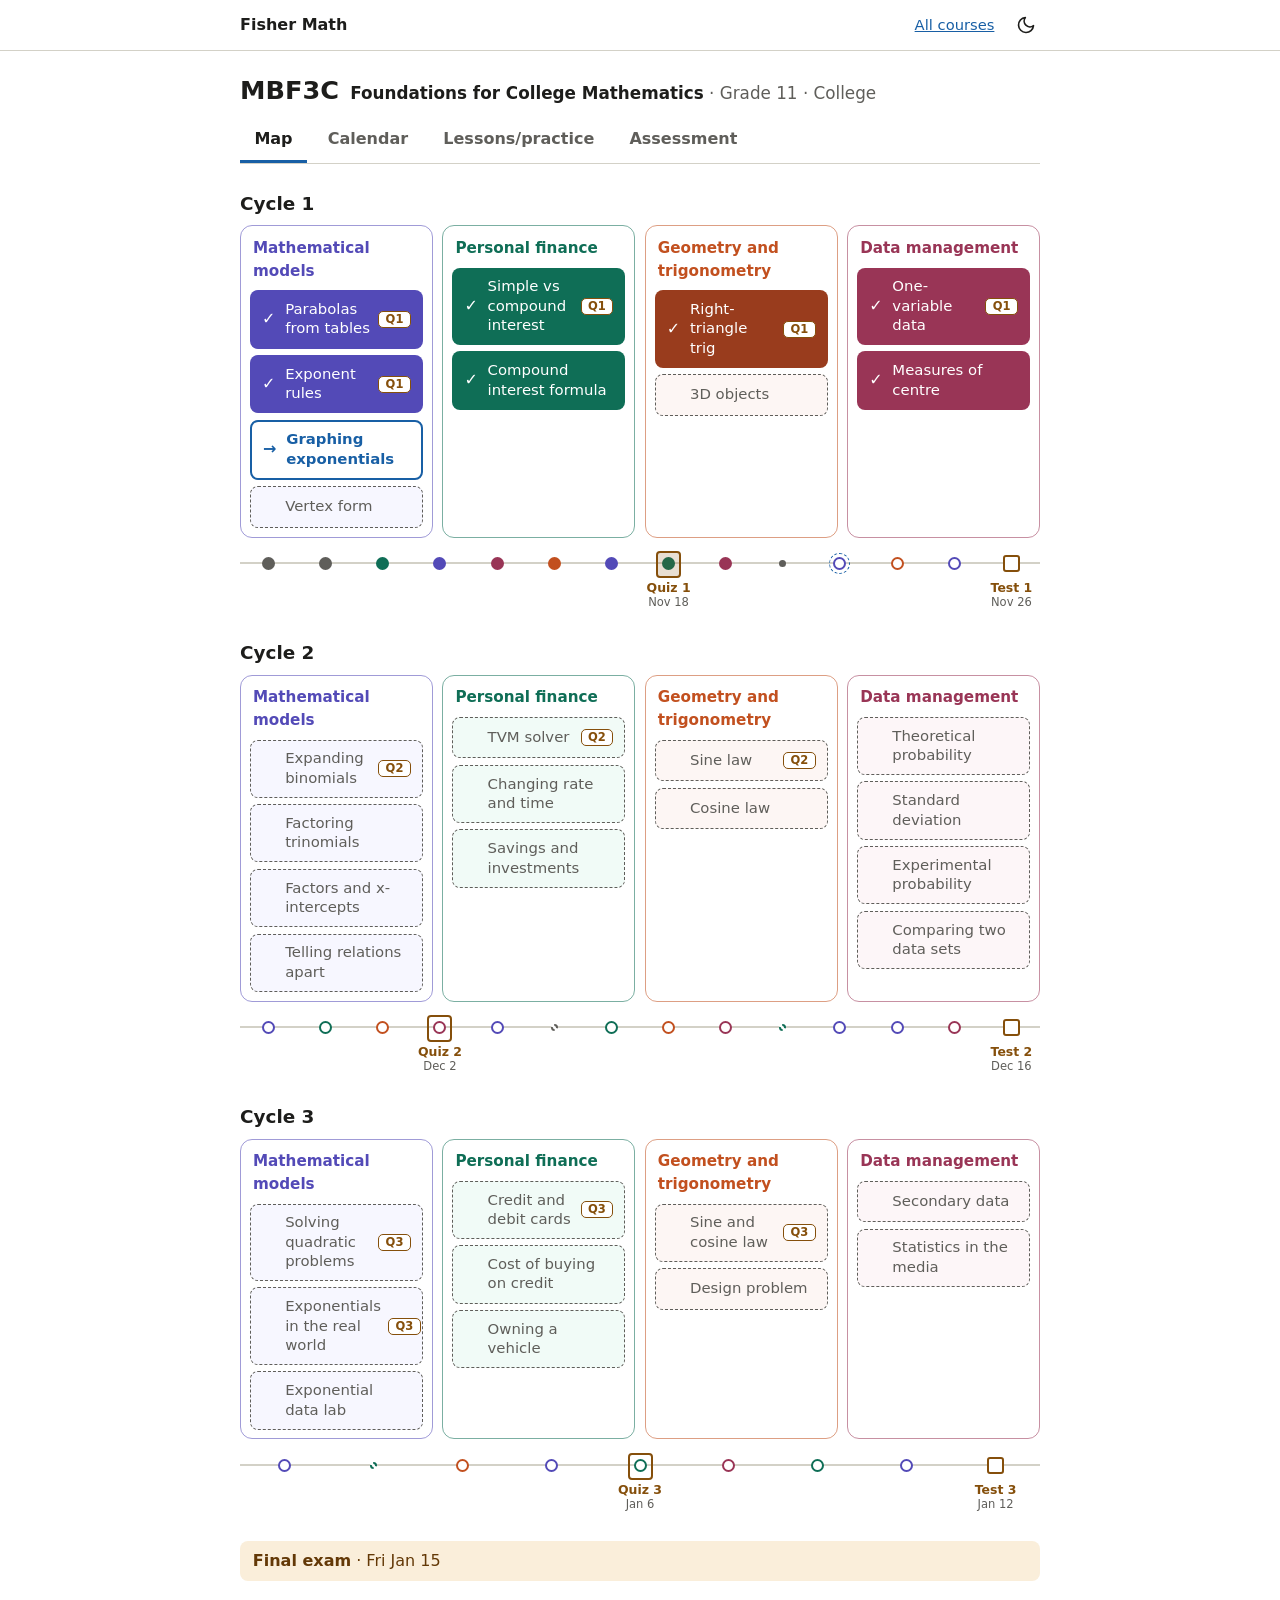
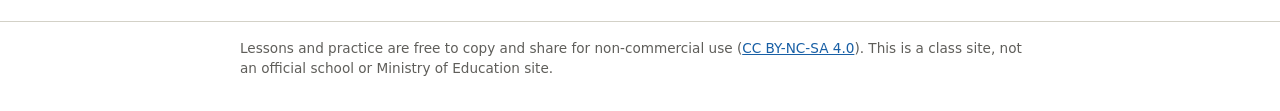
==== mbf3c/index.html @ f1d129ee "Update site" ====
<!doctype html>
<html lang="en">
<head>
  <meta charset="utf-8">
  <meta name="viewport" content="width=device-width, initial-scale=1">
  <meta name="color-scheme" content="light dark">
  <meta name="robots" content="noindex, nofollow">
  <title>MBF3C · Fisher Math</title>
  <link rel="stylesheet" href="/css/style.css">
  <script>try { var t = localStorage.getItem("theme"); if (t === "light" || t === "dark") document.documentElement.setAttribute("data-theme", t); } catch (e) {}</script>
</head>
<body>
<header class="site"><div class="wrap">
  <a class="brand" href="/">Fisher Math</a>
  <div class="hright">
    <a class="all" href="/">All courses</a>
    <button class="themebtn" id="themebtn" type="button" aria-label="Switch to dark mode" title="Switch theme">
      <svg class="moon" viewBox="0 0 24 24" aria-hidden="true"><path d="M21 12.8A9 9 0 1 1 11.2 3a7 7 0 0 0 9.8 9.8z"/></svg>
      <svg class="sun" viewBox="0 0 24 24" aria-hidden="true"><circle cx="12" cy="12" r="4"/><path d="M12 2v2M12 20v2M4.9 4.9l1.4 1.4M17.7 17.7l1.4 1.4M2 12h2M20 12h2M4.9 19.1l1.4-1.4M17.7 6.3l1.4-1.4"/></svg>
    </button>
  </div>
</div></header>
<main class="wrap">


<div class="chead">
  <div class="code">MBF3C</div>
  <div class="cname">Foundations for College Mathematics<span class="grade"> · Grade 11 · College</span></div>
</div>
<nav class="tabs" aria-label="MBF3C pages">
  <a href="/mbf3c/" aria-current="page">Map</a>
  <a href="/mbf3c/calendar/">Calendar</a>
  <a href="/mbf3c/lessons/">Lessons/practice</a>
  <a href="/mbf3c/assessment/">Assessment</a>
</nav>

<script type="application/json" id="classdays">["2026-11-09","2026-11-10","2026-11-11","2026-11-12","2026-11-13","2026-11-16","2026-11-17","2026-11-18","2026-11-19","2026-11-23","2026-11-24","2026-11-25","2026-11-26","2026-11-27","2026-11-30","2026-12-01","2026-12-02","2026-12-03","2026-12-07","2026-12-08","2026-12-09","2026-12-11","2026-12-14","2026-12-15","2026-12-16","2026-12-17","2027-01-04","2027-01-05","2027-01-06","2027-01-07","2027-01-08","2027-01-11","2027-01-12","2027-01-13","2027-01-14","2027-01-15"]</script>
<section class="cycle first" aria-labelledby="cyc1">
  <h2 id="cyc1">Cycle 1</h2>
  <div class="cols" style="--n:4">
    <div class="col s-violet">
      <h3 class="cname">Mathematical models</h3><a class="tile c-violet done" href="/pdf/mbf3c/unit-1-pass-1-meet-it/lesson-4-quadratic-relations/mbf3c-u1-l4-lesson.pdf?v=8bf62a80">
  <span class="mark" aria-hidden="true">&#10003;</span>
  <span class="tt">Parabolas from tables<span class="sr"> (taught, on Q1)</span></span><span class="bd" aria-hidden="true">Q1</span>
</a>
<a class="tile c-violet done" href="/pdf/mbf3c/unit-1-pass-1-meet-it/lesson-7-exponent-rules/mbf3c-u1-l7-lesson.pdf?v=3c0d9da8">
  <span class="mark" aria-hidden="true">&#10003;</span>
  <span class="tt">Exponent rules<span class="sr"> (taught, on Q1)</span></span><span class="bd" aria-hidden="true">Q1</span>
</a>
<div class="tile c-violet next">
  <span class="mark" aria-hidden="true">&rarr;</span>
  <span class="tt">Graphing exponentials<span class="sr"> (next class)</span></span>
</div>
<div class="tile c-violet todo">
  <span class="mark" aria-hidden="true"></span>
  <span class="tt">Vertex form<span class="sr"> (coming up)</span></span>
</div>

    </div>
    <div class="col s-teal">
      <h3 class="cname">Personal finance</h3><a class="tile c-teal done" href="/pdf/mbf3c/unit-1-pass-1-meet-it/lesson-3-simple-vs-compound-interest/mbf3c-u1-l3-lesson.pdf?v=a3dfb7d8">
  <span class="mark" aria-hidden="true">&#10003;</span>
  <span class="tt">Simple vs compound interest<span class="sr"> (taught, on Q1)</span></span><span class="bd" aria-hidden="true">Q1</span>
</a>
<a class="tile c-teal done" href="/pdf/mbf3c/unit-1-pass-1-meet-it/lesson-8-compound-interest-formula/mbf3c-u1-l8-lesson.pdf?v=48595227">
  <span class="mark" aria-hidden="true">&#10003;</span>
  <span class="tt">Compound interest formula<span class="sr"> (taught)</span></span>
</a>

    </div>
    <div class="col s-orange">
      <h3 class="cname">Geometry and trigonometry</h3><a class="tile c-orange done" href="/pdf/mbf3c/unit-1-pass-1-meet-it/lesson-6-right-triangle-trigonometry/mbf3c-u1-l6-lesson.pdf?v=00bf1b93">
  <span class="mark" aria-hidden="true">&#10003;</span>
  <span class="tt">Right-triangle trig<span class="sr"> (taught, on Q1)</span></span><span class="bd" aria-hidden="true">Q1</span>
</a>
<div class="tile c-orange todo">
  <span class="mark" aria-hidden="true"></span>
  <span class="tt">3D objects<span class="sr"> (coming up)</span></span>
</div>

    </div>
    <div class="col s-pink">
      <h3 class="cname">Data management</h3><a class="tile c-pink done" href="/pdf/mbf3c/unit-1-pass-1-meet-it/lesson-5-one-variable-data/mbf3c-u1-l5-lesson.pdf?v=560edb2c">
  <span class="mark" aria-hidden="true">&#10003;</span>
  <span class="tt">One-variable data<span class="sr"> (taught, on Q1)</span></span><span class="bd" aria-hidden="true">Q1</span>
</a>
<a class="tile c-pink done" href="/pdf/mbf3c/unit-1-pass-1-meet-it/lesson-9-measures-of-centre/mbf3c-u1-l9-lesson.pdf?v=0718a1b4">
  <span class="mark" aria-hidden="true">&#10003;</span>
  <span class="tt">Measures of centre<span class="sr"> (taught)</span></span>
</a>

    </div>
  </div>
  
<div class="tline" role="group" aria-label="Timeline of class days">
  <div class="c">
    <div class="d" role="img" aria-label="Mon Nov 9: First day: percent, rates and proportion, taught"><span class="dot dc-gray done"></span>
    </div>
  </div>
  <div class="c">
    <div class="d" role="img" aria-label="Tue Nov 10: Class day, taught"><span class="dot dc-gray done"></span>
    </div>
  </div>
  <div class="c">
    <div class="d" role="img" aria-label="Wed Nov 11: Simple and compound interest, taught"><span class="dot dc-teal done"></span>
    </div>
  </div>
  <div class="c">
    <div class="d" role="img" aria-label="Thu Nov 12: Parabolas from tables, taught"><span class="dot dc-violet done"></span>
    </div>
  </div>
  <div class="c">
    <div class="d" role="img" aria-label="Fri Nov 13: One-variable data: sampling, bias and graphs, taught"><span class="dot dc-pink done"></span>
    </div>
  </div>
  <div class="c">
    <div class="d" role="img" aria-label="Mon Nov 16: Right-triangle trigonometry, taught"><span class="dot dc-orange done"></span>
    </div>
  </div>
  <div class="c">
    <div class="d" role="img" aria-label="Tue Nov 17: Exponent rules, taught"><span class="dot dc-violet done"></span>
    </div>
  </div>
  <div class="c">
    <div class="d" role="img" aria-label="Wed Nov 18: Compound interest formula; Quiz 1; Quiz 1 review, taught"><span class="dot dc-teal done"></span><span class="qsq fill"></span>
    </div>
    <span class="mlab"><b>Quiz 1</b><span>Nov 18</span></span>
  </div>
  <div class="c">
    <div class="d" role="img" aria-label="Thu Nov 19: Mean, median, mode and range; shapes of distributions, taught"><span class="dot dc-pink done"></span>
    </div>
  </div>
  <div class="c">
    <div class="d" role="img" aria-label="Fri Nov 20: Practice for Days 1 to 9, taught"><span class="dot dc-gray done as"></span>
    </div>
  </div>
  <div class="c">
    <div class="d" role="img" aria-label="Mon Nov 23: Graphing exponential relations, next class"><span class="dot dc-violet next"></span>
    </div>
  </div>
  <div class="c">
    <div class="d" role="img" aria-label="Tue Nov 24: 3D objects: views, nets and plans"><span class="dot dc-orange todo"></span>
    </div>
  </div>
  <div class="c">
    <div class="d" role="img" aria-label="Wed Nov 25: Vertex form: a, h and k"><span class="dot dc-violet todo"></span>
    </div>
  </div>
  <div class="c">
    <div class="d" role="img" aria-label="Thu Nov 26: Theoretical probability; Test 1; Review for Test 1"><span class="tsq"></span>
    </div>
    <span class="mlab"><b>Test 1</b><span>Nov 26</span></span>
  </div>
</div>

</section>
<section class="cycle" aria-labelledby="cyc2">
  <h2 id="cyc2">Cycle 2</h2>
  <div class="cols" style="--n:4">
    <div class="col s-violet">
      <h3 class="cname">Mathematical models</h3><div class="tile c-violet todo">
  <span class="mark" aria-hidden="true"></span>
  <span class="tt">Expanding binomials<span class="sr"> (coming up, on Q2)</span></span><span class="bd" aria-hidden="true">Q2</span>
</div>
<div class="tile c-violet todo">
  <span class="mark" aria-hidden="true"></span>
  <span class="tt">Factoring trinomials<span class="sr"> (coming up)</span></span>
</div>
<div class="tile c-violet todo">
  <span class="mark" aria-hidden="true"></span>
  <span class="tt">Factors and x-intercepts<span class="sr"> (coming up)</span></span>
</div>
<div class="tile c-violet todo">
  <span class="mark" aria-hidden="true"></span>
  <span class="tt">Telling relations apart<span class="sr"> (coming up)</span></span>
</div>

    </div>
    <div class="col s-teal">
      <h3 class="cname">Personal finance</h3><div class="tile c-teal todo">
  <span class="mark" aria-hidden="true"></span>
  <span class="tt">TVM solver<span class="sr"> (coming up, on Q2)</span></span><span class="bd" aria-hidden="true">Q2</span>
</div>
<div class="tile c-teal todo">
  <span class="mark" aria-hidden="true"></span>
  <span class="tt">Changing rate and time<span class="sr"> (coming up)</span></span>
</div>
<div class="tile c-teal todo">
  <span class="mark" aria-hidden="true"></span>
  <span class="tt">Savings and investments<span class="sr"> (coming up)</span></span>
</div>

    </div>
    <div class="col s-orange">
      <h3 class="cname">Geometry and trigonometry</h3><div class="tile c-orange todo">
  <span class="mark" aria-hidden="true"></span>
  <span class="tt">Sine law<span class="sr"> (coming up, on Q2)</span></span><span class="bd" aria-hidden="true">Q2</span>
</div>
<div class="tile c-orange todo">
  <span class="mark" aria-hidden="true"></span>
  <span class="tt">Cosine law<span class="sr"> (coming up)</span></span>
</div>

    </div>
    <div class="col s-pink">
      <h3 class="cname">Data management</h3><div class="tile c-pink todo">
  <span class="mark" aria-hidden="true"></span>
  <span class="tt">Theoretical probability<span class="sr"> (coming up)</span></span>
</div>
<div class="tile c-pink todo">
  <span class="mark" aria-hidden="true"></span>
  <span class="tt">Standard deviation<span class="sr"> (coming up)</span></span>
</div>
<div class="tile c-pink todo">
  <span class="mark" aria-hidden="true"></span>
  <span class="tt">Experimental probability<span class="sr"> (coming up)</span></span>
</div>
<div class="tile c-pink todo">
  <span class="mark" aria-hidden="true"></span>
  <span class="tt">Comparing two data sets<span class="sr"> (coming up)</span></span>
</div>

    </div>
  </div>
  
<div class="tline" role="group" aria-label="Timeline of class days">
  <div class="c">
    <div class="d" role="img" aria-label="Fri Nov 27: Expanding binomials; vertex form to standard form"><span class="dot dc-violet todo"></span>
    </div>
  </div>
  <div class="c">
    <div class="d" role="img" aria-label="Mon Nov 30: Compound interest as exponential growth; the TVM solver"><span class="dot dc-teal todo"></span>
    </div>
  </div>
  <div class="c">
    <div class="d" role="img" aria-label="Tue Dec 1: Sine law"><span class="dot dc-orange todo"></span>
    </div>
  </div>
  <div class="c">
    <div class="d" role="img" aria-label="Wed Dec 2: Standard deviation; choosing a measure; Quiz 2"><span class="dot dc-pink todo"></span><span class="qsq"></span>
    </div>
    <span class="mlab"><b>Quiz 2</b><span>Dec 2</span></span>
  </div>
  <div class="c">
    <div class="d" role="img" aria-label="Thu Dec 3: Factoring trinomials"><span class="dot dc-violet todo"></span>
    </div>
  </div>
  <div class="c">
    <div class="d" role="img" aria-label="Fri Dec 4: Practice for Days 11 to 19"><span class="dot dc-gray todo as"></span>
    </div>
  </div>
  <div class="c">
    <div class="d" role="img" aria-label="Mon Dec 7: Changing time, rate and compounding period"><span class="dot dc-teal todo"></span>
    </div>
  </div>
  <div class="c">
    <div class="d" role="img" aria-label="Tue Dec 8: Cosine law; choosing between the two laws"><span class="dot dc-orange todo"></span>
    </div>
  </div>
  <div class="c">
    <div class="d" role="img" aria-label="Wed Dec 9: Experimental probability and simulations"><span class="dot dc-pink todo"></span>
    </div>
  </div>
  <div class="c">
    <div class="d" role="img" aria-label="Thu Dec 10: Savings and investments (research task)"><span class="dot dc-teal todo as"></span>
    </div>
  </div>
  <div class="c">
    <div class="d" role="img" aria-label="Fri Dec 11: Factors and x-intercepts of a parabola"><span class="dot dc-violet todo"></span>
    </div>
  </div>
  <div class="c">
    <div class="d" role="img" aria-label="Mon Dec 14: Telling linear, quadratic and exponential apart"><span class="dot dc-violet todo"></span>
    </div>
  </div>
  <div class="c">
    <div class="d" role="img" aria-label="Tue Dec 15: Comparing two data sets"><span class="dot dc-pink todo"></span>
    </div>
  </div>
  <div class="c">
    <div class="d" role="img" aria-label="Wed Dec 16: Collecting and organizing secondary data; Test 2; Review for Test 2"><span class="tsq"></span>
    </div>
    <span class="mlab"><b>Test 2</b><span>Dec 16</span></span>
  </div>
</div>

</section>
<section class="cycle" aria-labelledby="cyc3">
  <h2 id="cyc3">Cycle 3</h2>
  <div class="cols" style="--n:4">
    <div class="col s-violet">
      <h3 class="cname">Mathematical models</h3><div class="tile c-violet todo">
  <span class="mark" aria-hidden="true"></span>
  <span class="tt">Solving quadratic problems<span class="sr"> (coming up, on Q3)</span></span><span class="bd" aria-hidden="true">Q3</span>
</div>
<div class="tile c-violet todo">
  <span class="mark" aria-hidden="true"></span>
  <span class="tt">Exponentials in the real world<span class="sr"> (coming up, on Q3)</span></span><span class="bd" aria-hidden="true">Q3</span>
</div>
<div class="tile c-violet todo">
  <span class="mark" aria-hidden="true"></span>
  <span class="tt">Exponential data lab<span class="sr"> (coming up)</span></span>
</div>

    </div>
    <div class="col s-teal">
      <h3 class="cname">Personal finance</h3><div class="tile c-teal todo">
  <span class="mark" aria-hidden="true"></span>
  <span class="tt">Credit and debit cards<span class="sr"> (coming up, on Q3)</span></span><span class="bd" aria-hidden="true">Q3</span>
</div>
<div class="tile c-teal todo">
  <span class="mark" aria-hidden="true"></span>
  <span class="tt">Cost of buying on credit<span class="sr"> (coming up)</span></span>
</div>
<div class="tile c-teal todo">
  <span class="mark" aria-hidden="true"></span>
  <span class="tt">Owning a vehicle<span class="sr"> (coming up)</span></span>
</div>

    </div>
    <div class="col s-orange">
      <h3 class="cname">Geometry and trigonometry</h3><div class="tile c-orange todo">
  <span class="mark" aria-hidden="true"></span>
  <span class="tt">Sine and cosine law<span class="sr"> (coming up, on Q3)</span></span><span class="bd" aria-hidden="true">Q3</span>
</div>
<div class="tile c-orange todo">
  <span class="mark" aria-hidden="true"></span>
  <span class="tt">Design problem<span class="sr"> (coming up)</span></span>
</div>

    </div>
    <div class="col s-pink">
      <h3 class="cname">Data management</h3><div class="tile c-pink todo">
  <span class="mark" aria-hidden="true"></span>
  <span class="tt">Secondary data<span class="sr"> (coming up)</span></span>
</div>
<div class="tile c-pink todo">
  <span class="mark" aria-hidden="true"></span>
  <span class="tt">Statistics in the media<span class="sr"> (coming up)</span></span>
</div>

    </div>
  </div>
  
<div class="tline" role="group" aria-label="Timeline of class days">
  <div class="c">
    <div class="d" role="img" aria-label="Thu Dec 17: Solving quadratic problems"><span class="dot dc-violet todo"></span>
    </div>
  </div>
  <div class="c">
    <div class="d" role="img" aria-label="Fri Dec 18: Credit and debit cards (research task)"><span class="dot dc-teal todo as"></span>
    </div>
  </div>
  <div class="c">
    <div class="d" role="img" aria-label="Mon Jan 4: Sine and cosine law applications"><span class="dot dc-orange todo"></span>
    </div>
  </div>
  <div class="c">
    <div class="d" role="img" aria-label="Tue Jan 5: Exponential relations in the real world"><span class="dot dc-violet todo"></span>
    </div>
  </div>
  <div class="c">
    <div class="d" role="img" aria-label="Wed Jan 6: Cost of buying on credit; Quiz 3"><span class="dot dc-teal todo"></span><span class="qsq"></span>
    </div>
    <span class="mlab"><b>Quiz 3</b><span>Jan 6</span></span>
  </div>
  <div class="c">
    <div class="d" role="img" aria-label="Thu Jan 7: Probability and statistics in the media"><span class="dot dc-pink todo"></span>
    </div>
  </div>
  <div class="c">
    <div class="d" role="img" aria-label="Fri Jan 8: Owning and operating a vehicle"><span class="dot dc-teal todo"></span>
    </div>
  </div>
  <div class="c">
    <div class="d" role="img" aria-label="Mon Jan 11: Exponential data lab"><span class="dot dc-violet todo"></span>
    </div>
  </div>
  <div class="c">
    <div class="d" role="img" aria-label="Tue Jan 12: Test 3; Review for Test 3"><span class="tsq"></span>
    </div>
    <span class="mlab"><b>Test 3</b><span>Jan 12</span></span>
  </div>
</div>

</section>
<div class="bar exam"><span><b>Final exam</b> · Fri Jan 15</span></div>

</main>
<footer class="site"><div class="wrap">
  Lessons and practice are free to copy and share for non-commercial use
  (<a href="https://creativecommons.org/licenses/by-nc-sa/4.0/">CC BY-NC-SA 4.0</a>).
  This is a class site, not an official school or Ministry of Education site.
</div></footer>
<script src="/js/when.js"></script>
<script src="/js/theme.js"></script>
</body>
</html>
---- css/style.css ----
/* Student site. Clean look: white, one soft colour per strand, blue for "next", amber for quizzes and tests. */
:root {
  --ink: #1d1d1b; --mute: #5f5e5a; --line: #d3d1c7; --bg: #fff; --soft: #f7f6f2; --accent: #185fa5;
  --violet-bg: #eeedfe; --violet-ink: #3c3489; --orange-bg: #faece7; --orange-ink: #712b13;
  --teal-bg: #e1f5ee; --teal-ink: #085041; --gray-bg: #f1efe8; --gray-ink: #444441;
  --violet-strong: #534ab7; --orange-strong: #993c1d; --teal-strong: #0f6e56; --gray-strong: #5f5e5a;
  --violet-t: #534ab7; --orange-t: #c2501f; --teal-t: #0f6e56; --gray-t: #5f5e5a;
  --pink-bg: #fbeaf0; --pink-ink: #72243e; --pink-strong: #993556; --pink-t: #993556;
  --amber-bg: #faeeda; --amber-ink: #633806; --amber-line: #ba7517; --test-bg: #854f0b; --test-ink: #fff;
}
/* Theme: follows the device unless the student picks one with the button (saved in this browser; data-theme on <html>). */
@media (prefers-color-scheme: dark) {
  :root:not([data-theme="light"]) {
    --ink: #ecebe6; --mute: #b4b2a9; --line: #444441; --bg: #161615; --soft: #20201e; --accent: #85b7eb;
    --violet-bg: #3c3489; --violet-ink: #cecbf6; --orange-bg: #712b13; --orange-ink: #f5c4b3;
    --teal-bg: #085041; --teal-ink: #9fe1cb; --gray-bg: #444441; --gray-ink: #d3d1c7;
    --amber-bg: #633806; --amber-ink: #fac775; --amber-line: #ef9f27; --test-bg: #ef9f27; --test-ink: #412402;
    --violet-t: #afa9ec; --orange-t: #f0997b; --teal-t: #5dcaa5; --gray-t: #b4b2a9;
    --pink-bg: #72243e; --pink-ink: #f4c0d1; --pink-t: #ed93b1;
    color-scheme: dark;
  }
}
:root[data-theme="dark"] {
    --ink: #ecebe6; --mute: #b4b2a9; --line: #444441; --bg: #161615; --soft: #20201e; --accent: #85b7eb;
    --violet-bg: #3c3489; --violet-ink: #cecbf6; --orange-bg: #712b13; --orange-ink: #f5c4b3;
    --teal-bg: #085041; --teal-ink: #9fe1cb; --gray-bg: #444441; --gray-ink: #d3d1c7;
    --amber-bg: #633806; --amber-ink: #fac775; --amber-line: #ef9f27; --test-bg: #ef9f27; --test-ink: #412402;
    --violet-t: #afa9ec; --orange-t: #f0997b; --teal-t: #5dcaa5; --gray-t: #b4b2a9;
    --pink-bg: #72243e; --pink-ink: #f4c0d1; --pink-t: #ed93b1;
    color-scheme: dark;
}
:root[data-theme="light"] { color-scheme: light; }
* { box-sizing: border-box; }
body { margin: 0; background: var(--bg); color: var(--ink); font: 16px/1.5 system-ui, -apple-system, "Segoe UI", Arial, sans-serif; }
.wrap { max-width: 52rem; margin: 0 auto; padding: 0 1rem; }
a { color: var(--accent); }
h1 { font-size: 1.6rem; line-height: 1.2; margin: 1.4rem 0 .6rem; }
h2 { font-size: 1.15rem; margin: 1.6rem 0 .3rem; }
h3 { font-size: .95rem; margin: 0; }
.sr { position: absolute; width: 1px; height: 1px; overflow: hidden; clip: rect(0 0 0 0); white-space: nowrap; }
.blurb, .soon, .later { color: var(--mute); font-size: .92rem; margin: .1rem 0 .7rem; }

header.site { border-bottom: 1px solid var(--line); }
header.site .wrap { display: flex; justify-content: space-between; align-items: center; padding-top: .7rem; padding-bottom: .7rem; }
.brand { font-weight: 700; color: var(--ink); text-decoration: none; }
.all { font-size: .92rem; }
.hright { display: flex; align-items: center; gap: .6rem; }
.themebtn { display: inline-flex; align-items: center; justify-content: center; width: 2.75rem; height: 2.75rem; margin: -.5rem -.5rem -.5rem 0; border: 0; border-radius: 50%; background: transparent; color: var(--ink); cursor: pointer; }
.themebtn:hover { background: var(--soft); }
.themebtn:focus-visible { outline: 2px solid var(--accent); outline-offset: -2px; }
.themebtn svg { width: 1.25rem; height: 1.25rem; fill: none; stroke: currentColor; stroke-width: 2; stroke-linecap: round; stroke-linejoin: round; }
.themebtn .sun { display: none; }
@media (prefers-color-scheme: dark) { :root:not([data-theme="light"]) .themebtn .sun { display: block; } :root:not([data-theme="light"]) .themebtn .moon { display: none; } }
:root[data-theme="dark"] .themebtn .sun { display: block; }
:root[data-theme="dark"] .themebtn .moon { display: none; }
footer.site { border-top: 1px solid var(--line); margin-top: 2.5rem; padding: 1rem 0 2rem; color: var(--mute); font-size: .85rem; }

/* course picker */
.picker { display: grid; grid-template-columns: repeat(auto-fit, minmax(15rem, 1fr)); gap: .8rem; margin: 1rem 0; }
.card { display: flex; flex-direction: column; gap: .15rem; padding: 1rem 1.1rem; border: 1px solid var(--line); border-radius: 12px; background: var(--soft); color: var(--ink); text-decoration: none; min-height: 9rem; }
.card:hover, .card:focus-visible { border-color: var(--accent); }
.card .code { font-size: 1.3rem; font-weight: 700; }
.card .cname { font-weight: 600; }
.card .grade { color: var(--mute); font-size: .9rem; }
.card .stat { margin-top: auto; padding-top: .6rem; font-size: .9rem; }
.card .next { color: var(--accent); font-size: .88rem; }

/* course heading and tabs */
.chead { display: flex; flex-wrap: wrap; align-items: baseline; gap: .1rem .7rem; margin: 1.2rem 0 .6rem; }
.chead .code { font-size: 1.6rem; font-weight: 700; }
.chead .cname { font-size: 1.05rem; font-weight: 600; }
.chead .grade { color: var(--mute); font-weight: 400; }
.tabs { display: flex; gap: .4rem; border-bottom: 1px solid var(--line); margin-bottom: 1rem; }
.tabs a { padding: .55rem .9rem; text-decoration: none; color: var(--mute); border-bottom: 3px solid transparent; font-weight: 600; min-height: 44px; }
.tabs a[aria-current] { color: var(--ink); border-bottom-color: var(--accent); }
@media (max-width: 30rem) { .tabs { gap: 0; } .tabs a { padding: .55rem .5rem; font-size: .9rem; } }

/* strip and key */
.strip { display: grid; grid-template-columns: repeat(auto-fit, minmax(14rem, 1fr)); gap: .6rem; margin: 0 0 .8rem; }
.strip .m { background: var(--soft); border-radius: 8px; padding: .6rem .8rem; display: flex; flex-direction: column; }
.strip .k { color: var(--mute); font-size: .8rem; }
.strip .m span:last-child { font-size: .9rem; }
.key { list-style: none; display: flex; flex-wrap: wrap; gap: .3rem 1.2rem; padding: 0; margin: 0 0 .8rem; color: var(--mute); font-size: .85rem; }
.sw { display: inline-block; width: 1.3rem; height: 1.3rem; border-radius: 5px; text-align: center; line-height: 1.2rem; vertical-align: middle; margin-right: .2rem; }
.sw.done { background: var(--gray-bg); color: var(--gray-ink); }
.sw.next { border: 2px solid var(--accent); color: var(--accent); }
.sw.todo { border: 1px dashed var(--mute); }

/* strand colours */
.c-violet { background: var(--violet-bg); color: var(--violet-ink); }
.c-orange { background: var(--orange-bg); color: var(--orange-ink); }
.c-teal { background: var(--teal-bg); color: var(--teal-ink); }
.c-gray { background: var(--gray-bg); color: var(--gray-ink); }
.c-pink { background: var(--pink-bg); color: var(--pink-ink); }

/* map */
.cols { display: grid; grid-template-columns: repeat(var(--n, 3), minmax(0, 1fr)); gap: .6rem; }
.hd { font-weight: 600; padding: .45rem .6rem; border-radius: 8px; text-align: center; font-size: .95rem; }
.col { padding: .55rem; border: 1.5px solid var(--bx); border-radius: 12px; gap: .4rem; }
.col.s-violet { --bx: color-mix(in srgb, var(--violet-t) 55%, transparent); --tc: var(--violet-t); }
.col.s-orange { --bx: color-mix(in srgb, var(--orange-t) 55%, transparent); --tc: var(--orange-t); }
.col.s-teal { --bx: color-mix(in srgb, var(--teal-t) 55%, transparent); --tc: var(--teal-t); }
.col.s-gray { --bx: var(--line); --tc: var(--gray-t); }
.col.s-pink { --bx: color-mix(in srgb, var(--pink-t) 55%, transparent); --tc: var(--pink-t); }
.col .cname { font-size: .95rem; font-weight: 700; color: var(--tc); margin: .1rem .2rem .1rem; }
.cycle h2 { margin: 1.6rem 0 .5rem; }
.cycle h2 .depth { font-size: .9rem; font-weight: 400; color: var(--mute); margin-left: .4rem; }
.col { display: flex; flex-direction: column; }
.span { display: grid; grid-template-columns: repeat(auto-fit, minmax(13rem, 1fr)); gap: .4rem; margin-bottom: .6rem; }
.rowname { color: var(--mute); font-weight: 600; margin: .6rem 0 .3rem; }
.tile { display: flex; align-items: center; gap: .45rem; padding: .55rem .7rem; min-height: 2.6rem; border-radius: 8px; border: 1px dashed var(--mute); color: var(--mute); line-height: 1.3; text-decoration: none; }
a.tile:hover .tt, a.tile:focus-visible .tt { text-decoration: underline; }
.tile .mark { width: 1rem; flex: none; font-weight: 700; }
.tile .tt { flex: 1; }
.bd { font-size: .72rem; font-weight: 700; padding: 0 .4rem; border-radius: 5px; border: 1.5px solid var(--test-bg); color: var(--test-bg); background: var(--bg); white-space: nowrap; line-height: 1.3; }
.tile .tt { font-size: .93rem; }
.tile .td { font-size: .78rem; opacity: .85; }
.tile.c-violet { background: color-mix(in srgb, var(--violet-bg) 45%, transparent); color: var(--mute); }
.tile.c-orange { background: color-mix(in srgb, var(--orange-bg) 45%, transparent); color: var(--mute); }
.tile.c-teal { background: color-mix(in srgb, var(--teal-bg) 45%, transparent); color: var(--mute); }
.tile.c-gray { background: color-mix(in srgb, var(--gray-bg) 45%, transparent); color: var(--mute); }
.tile.c-pink { background: color-mix(in srgb, var(--pink-bg) 45%, transparent); color: var(--mute); }
.tile.done.c-violet { background: var(--violet-strong); color: #fff; border: 1px solid transparent; }
.tile.done.c-orange { background: var(--orange-strong); color: #fff; border: 1px solid transparent; }
.tile.done.c-teal { background: var(--teal-strong); color: #fff; border: 1px solid transparent; }
.tile.done.c-gray { background: var(--gray-strong); color: #fff; border: 1px solid transparent; }
.tile.done.c-pink { background: var(--pink-strong); color: #fff; border: 1px solid transparent; }
.tile.next { border: 2px solid var(--accent); color: var(--accent); background: transparent; font-weight: 600; }
.tl { display: flex; flex-wrap: wrap; gap: .3rem .5rem; margin-top: .3rem; }
.tl a { font-size: .82rem; font-weight: 600; display: inline-block; padding: .3rem .1rem; min-height: 32px; color: inherit; text-decoration: underline; }
.tl small { font-weight: 400; opacity: .8; }
.bar { display: flex; justify-content: space-between; flex-wrap: wrap; gap: .2rem .8rem; margin-top: .6rem; padding: .5rem .8rem; border-radius: 8px; background: var(--amber-bg); color: var(--amber-ink); }
.assess { display: flex; flex-wrap: wrap; gap: .5rem; margin-top: .7rem; }
.ac { padding: .4rem .8rem; border-radius: 8px; font-size: .95rem; border: 2px solid var(--test-bg); color: var(--amber-ink); }
.ac b { margin-right: .3rem; }
.ac.test { background: var(--test-bg); color: var(--test-ink); }
.bar.exam { margin-top: 1.6rem; }

@media (max-width: 43rem) {
  .cols { grid-template-columns: 1fr; gap: .9rem; }
  .cols .hd { display: block; }
}

/* calendar */
.week h2 { font-size: .95rem; color: var(--mute); margin: 1.3rem 0 .3rem; }
.gap { margin: 1rem 0 0; padding: .5rem .8rem; border-radius: 8px; background: var(--gray-bg); color: var(--gray-ink); text-align: center; font-weight: 600; }
.day { display: grid; grid-template-columns: 6.5rem 1fr; gap: .6rem; padding: .55rem .5rem; border-bottom: 1px solid var(--line); border-left: 3px solid transparent; }
.day .dn { display: flex; flex-direction: column; line-height: 1.25; }
.day .dn span { color: var(--mute); font-size: .85rem; }
.day.done { color: var(--mute); }
.day.next { border-left-color: var(--accent); background: var(--soft); }
.day.assess { background: var(--amber-bg); color: var(--amber-ink); }
.day.assess .dn span { color: inherit; }
.day.assess .pill { background: var(--bg); }
.day.async .di .tt { color: var(--mute); }
.it { margin-bottom: .2rem; }
.it .tt { font-weight: 600; }
.it.review .tt, .it.practice .tt { font-weight: 400; }
.chip { display: inline-block; font-size: .75rem; padding: .05rem .5rem; border-radius: 6px; margin-right: .3rem; }
.pill { display: inline-block; font-size: .85rem; font-weight: 600; padding: .1rem .6rem; border-radius: 6px; background: var(--amber-bg); color: var(--amber-ink); }
.pill.async { background: var(--gray-bg); color: var(--gray-ink); margin-bottom: .2rem; }
.note { color: var(--mute); font-size: .88rem; }
.qnote { color: var(--mute); font-size: .85rem; margin-left: .5rem; }
.it .bd { margin-left: .4rem; }
.it .tl { display: inline-flex; margin: 0 0 0 .5rem; }
@media (max-width: 30rem) { .day { grid-template-columns: 4.6rem 1fr; } }

/* lessons/practice page: same strand boxes as the map */
.lcard { padding: .6rem .75rem; border-radius: 8px; }
.lcard .lt { font-weight: 600; line-height: 1.3; }
.lcard .ld { font-size: .78rem; opacity: .8; }
.lcard .ll { display: flex; flex-wrap: wrap; gap: .4rem; margin-top: .45rem; }
.lcard .ll a { display: inline-flex; align-items: center; min-height: 36px; padding: .15rem .7rem; border: 1.5px solid currentColor; border-radius: 999px; font-size: .85rem; font-weight: 600; color: inherit; text-decoration: none; }
.lcard .ll a:hover, .lcard .ll a:focus-visible { background: var(--bg); }
.col.wide { margin-top: .8rem; }
.col .none { color: var(--mute); font-size: .88rem; margin: .2rem .3rem; }
/* resources (old list styles, still used by the plain MBF3C page) */
.resgroup h2.hd { display: block; text-align: left; margin: 1.4rem 0 .5rem; font-size: 1rem; }
.list { list-style: none; padding: 0; margin: .4rem 0; }
.list li { border-bottom: 1px solid var(--line); padding: .55rem .3rem; display: grid; grid-template-columns: 1fr; gap: .1rem; }
.list .t { font-weight: 600; }
.list .td { color: var(--mute); font-size: .85rem; }
.list .tl a { font-size: .95rem; }

/* timeline strip under each cycle (experiment; see macros.njk). Dot colour = the strand of that day's lesson. */
.tline { position: relative; display: flex; padding: .9rem 0 2.6rem; margin-top: .3rem; }
.tline:before { content: ""; position: absolute; left: 0; right: 0; top: calc(.9rem + 5.5px); height: 2px; background: var(--line); }
.tline .c { position: relative; flex: 1; display: flex; justify-content: center; }
.tline .d { position: relative; }
.dc-violet { --dc: var(--violet-t); } .dc-orange { --dc: var(--orange-t); } .dc-teal { --dc: var(--teal-t); } .dc-gray { --dc: var(--mute); } .dc-pink { --dc: var(--pink-t); }
.tline .dot { position: relative; z-index: 1; display: block; width: 13px; height: 13px; border-radius: 50%; background: var(--bg); border: 2px solid var(--dc); }
.tline .dot.done { background: var(--dc); }
.tline .dot.next { outline: 1.5px dashed var(--accent); outline-offset: 3px; }
.tline .dot.as { width: 7px; height: 7px; margin: 3px 0 0; border-style: dashed; }
/* quiz: a square around that day's dot. test: a square in place of the dot, in line with the others. */
.tline .qsq { position: absolute; z-index: 2; inset: -6px; border: 2px solid var(--test-bg); border-radius: 4px; pointer-events: none; }
.tline .qsq.fill { background: color-mix(in srgb, var(--test-bg) 18%, transparent); }
.tline .tsq { position: relative; z-index: 1; display: block; width: 17px; height: 17px; margin-top: -2px; border: 2px solid var(--test-bg); border-radius: 3px; background: var(--bg); }
.tline .tsq.fill { background: var(--test-bg); }
.tline .mlab { position: absolute; top: 1.5rem; left: 50%; transform: translateX(-50%); display: flex; flex-direction: column; align-items: center; line-height: 1.2; white-space: nowrap; }
.tline .mlab b { font-size: .78rem; font-weight: 700; color: var(--test-bg); }
.tline .mlab span { font-size: .72rem; color: var(--mute); }

/* assessment page */
.asec h2 { font-size: 1.05rem; margin: 1.6rem 0 .5rem; }
.arows, .levels, .gnotes { list-style: none; padding: 0; margin: 0; }
.arow { display: grid; grid-template-columns: 7rem 7.5rem 1fr; gap: .1rem .8rem; padding: .55rem .2rem; border-bottom: 1px solid var(--line); align-items: baseline; }
.arow .an { font-weight: 700; }
.arow .acov { min-width: 0; }
.arow .ad { color: var(--mute); }
.arow.test .an, .arow.exam .an, .arow.quiz .an { color: var(--test-bg); }
.arows .arow:not(.quiz):not(.test):not(.exam) { grid-template-columns: 7.5rem 1fr; }
.gbar { display: flex; gap: 4px; margin: .3rem 0 .6rem; }
.gseg { display: flex; flex-direction: column; justify-content: center; padding: .6rem .8rem; border-radius: 8px; min-width: 0; }
.gseg b { font-size: 1.3rem; line-height: 1.1; }
.gseg span { font-size: .85rem; }
.gseg.g1 { background: var(--gray-bg); color: var(--gray-ink); }
.gseg.g2 { background: var(--amber-bg); color: var(--amber-ink); }
.gseg.g3 { background: var(--teal-bg); color: var(--teal-ink); }
.gnotes li { padding: .2rem 0; }
.levels li { display: grid; grid-template-columns: 6.5rem 6.5rem 1fr; gap: .1rem .8rem; padding: .4rem .2rem; border-bottom: 1px solid var(--line); align-items: baseline; }
.levels li span { color: var(--mute); }
.levels li em { font-style: normal; color: var(--mute); }
.apol { margin: 0; max-width: 42rem; }
.ostr { list-style: none; display: flex; flex-wrap: wrap; gap: .4rem; padding: 0; margin: .7rem 0 0; }
.ostr li { padding: .25rem .7rem; border: 1px solid var(--line); border-radius: 999px; background: var(--soft); font-size: .9rem; }
@media (max-width: 30rem) {
  .arow { grid-template-columns: 1fr; }
  .arows .arow:not(.quiz):not(.test):not(.exam) { grid-template-columns: 1fr; }
  .levels li { grid-template-columns: 5.5rem 1fr; }
  .levels li em { grid-column: 1 / -1; }
}
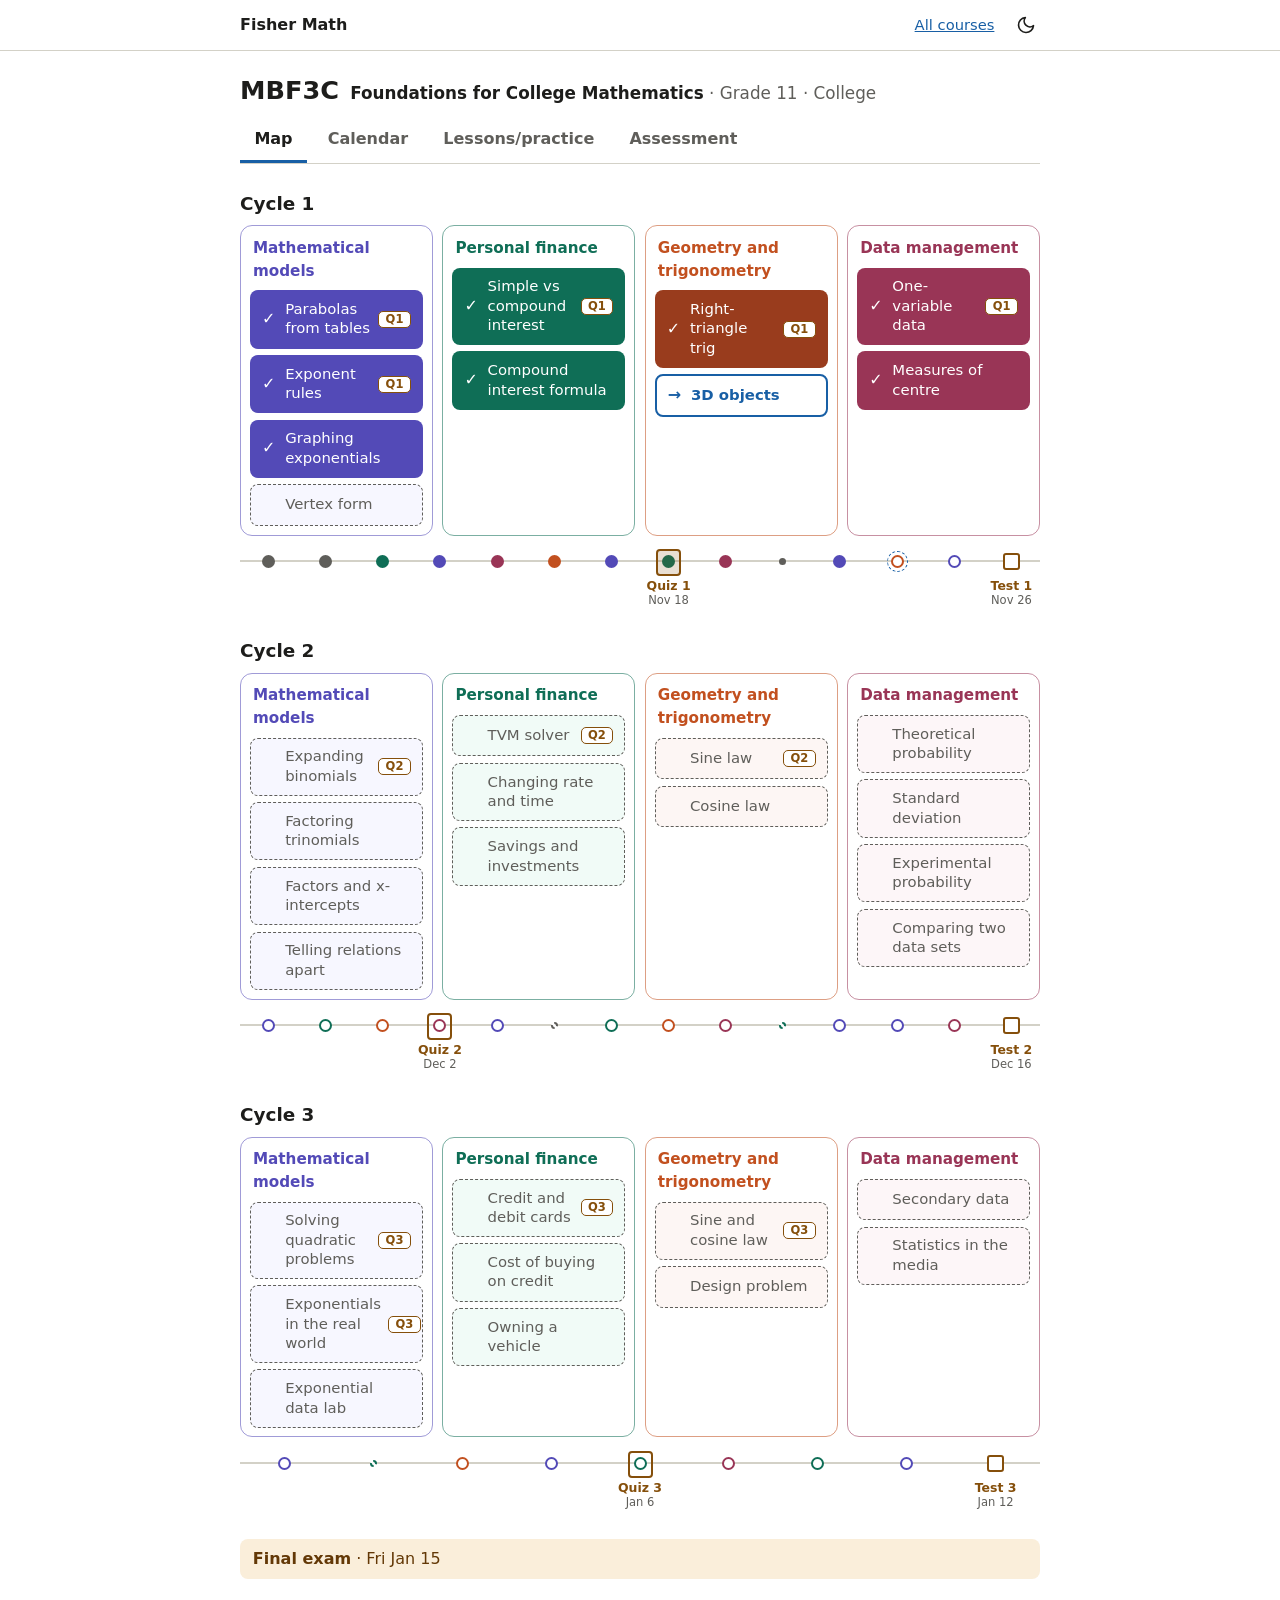
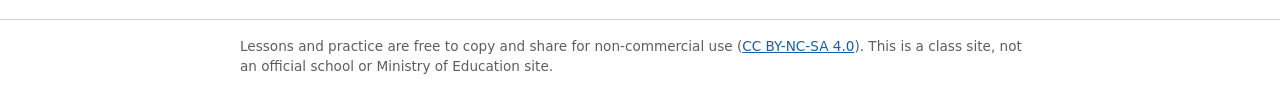
==== commit 246047c5: "Update site" ====
--- a/mbf3c/index.html
+++ b/mbf3c/index.html
@@ -47,10 +47,10 @@
   <span class="mark" aria-hidden="true">&#10003;</span>
   <span class="tt">Exponent rules<span class="sr"> (taught, on Q1)</span></span><span class="bd" aria-hidden="true">Q1</span>
 </a>
-<div class="tile c-violet next">
-  <span class="mark" aria-hidden="true">&rarr;</span>
-  <span class="tt">Graphing exponentials<span class="sr"> (next class)</span></span>
-</div>
+<a class="tile c-violet done" href="/pdf/mbf3c/unit-1-pass-1-meet-it/lesson-11-graphing-exponentials/mbf3c-u1-l11-lesson.pdf?v=ea6da7e7">
+  <span class="mark" aria-hidden="true">&#10003;</span>
+  <span class="tt">Graphing exponentials<span class="sr"> (taught)</span></span>
+</a>
 <div class="tile c-violet todo">
   <span class="mark" aria-hidden="true"></span>
   <span class="tt">Vertex form<span class="sr"> (coming up)</span></span>
@@ -73,10 +73,10 @@
   <span class="mark" aria-hidden="true">&#10003;</span>
   <span class="tt">Right-triangle trig<span class="sr"> (taught, on Q1)</span></span><span class="bd" aria-hidden="true">Q1</span>
 </a>
-<div class="tile c-orange todo">
-  <span class="mark" aria-hidden="true"></span>
-  <span class="tt">3D objects<span class="sr"> (coming up)</span></span>
-</div>
+<a class="tile c-orange next" href="/pdf/mbf3c/unit-1-pass-1-meet-it/lesson-12-3d-objects/mbf3c-u1-l12-lesson.pdf?v=0b30ee3d">
+  <span class="mark" aria-hidden="true">&rarr;</span>
+  <span class="tt">3D objects<span class="sr"> (next class)</span></span>
+</a>
 
     </div>
     <div class="col s-pink">
@@ -135,11 +135,11 @@
     </div>
   </div>
   <div class="c">
-    <div class="d" role="img" aria-label="Mon Nov 23: Graphing exponential relations, next class"><span class="dot dc-violet next"></span>
-    </div>
-  </div>
-  <div class="c">
-    <div class="d" role="img" aria-label="Tue Nov 24: 3D objects: views, nets and plans"><span class="dot dc-orange todo"></span>
+    <div class="d" role="img" aria-label="Mon Nov 23: Graphing exponential relations, taught"><span class="dot dc-violet done"></span>
+    </div>
+  </div>
+  <div class="c">
+    <div class="d" role="img" aria-label="Tue Nov 24: 3D objects: views, nets and plans, next class"><span class="dot dc-orange next"></span>
     </div>
   </div>
   <div class="c">
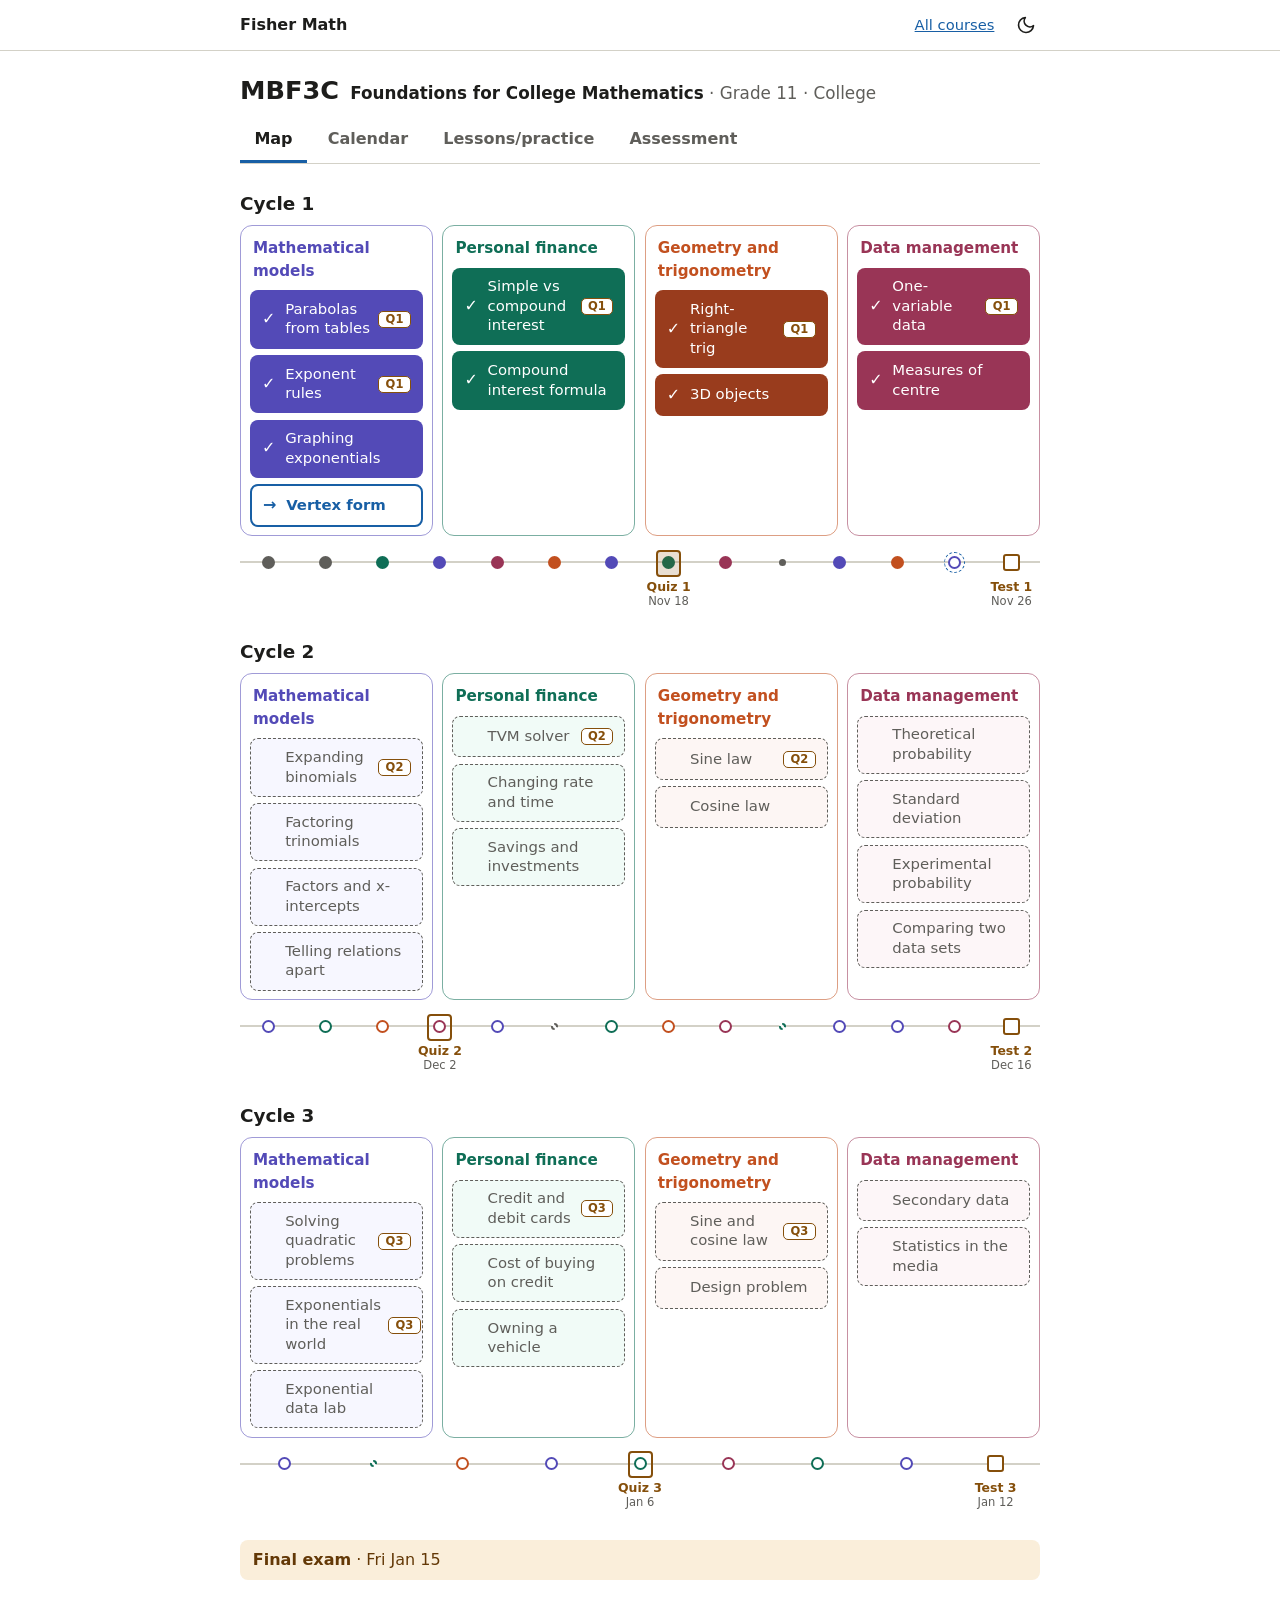
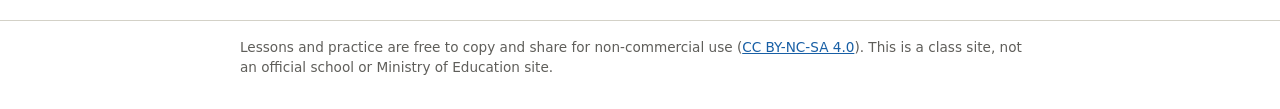
==== commit 9f210d47: "Update site" ====
--- a/mbf3c/index.html
+++ b/mbf3c/index.html
@@ -51,10 +51,10 @@
   <span class="mark" aria-hidden="true">&#10003;</span>
   <span class="tt">Graphing exponentials<span class="sr"> (taught)</span></span>
 </a>
-<div class="tile c-violet todo">
-  <span class="mark" aria-hidden="true"></span>
-  <span class="tt">Vertex form<span class="sr"> (coming up)</span></span>
-</div>
+<a class="tile c-violet next" href="/pdf/mbf3c/unit-1-pass-1-meet-it/lesson-13-vertex-form/mbf3c-u1-l13-lesson.pdf?v=3237377c">
+  <span class="mark" aria-hidden="true">&rarr;</span>
+  <span class="tt">Vertex form<span class="sr"> (next class)</span></span>
+</a>
 
     </div>
     <div class="col s-teal">
@@ -73,9 +73,9 @@
   <span class="mark" aria-hidden="true">&#10003;</span>
   <span class="tt">Right-triangle trig<span class="sr"> (taught, on Q1)</span></span><span class="bd" aria-hidden="true">Q1</span>
 </a>
-<a class="tile c-orange next" href="/pdf/mbf3c/unit-1-pass-1-meet-it/lesson-12-3d-objects/mbf3c-u1-l12-lesson.pdf?v=0b30ee3d">
-  <span class="mark" aria-hidden="true">&rarr;</span>
-  <span class="tt">3D objects<span class="sr"> (next class)</span></span>
+<a class="tile c-orange done" href="/pdf/mbf3c/unit-1-pass-1-meet-it/lesson-12-3d-objects/mbf3c-u1-l12-lesson.pdf?v=0b30ee3d">
+  <span class="mark" aria-hidden="true">&#10003;</span>
+  <span class="tt">3D objects<span class="sr"> (taught)</span></span>
 </a>
 
     </div>
@@ -139,11 +139,11 @@
     </div>
   </div>
   <div class="c">
-    <div class="d" role="img" aria-label="Tue Nov 24: 3D objects: views, nets and plans, next class"><span class="dot dc-orange next"></span>
-    </div>
-  </div>
-  <div class="c">
-    <div class="d" role="img" aria-label="Wed Nov 25: Vertex form: a, h and k"><span class="dot dc-violet todo"></span>
+    <div class="d" role="img" aria-label="Tue Nov 24: 3D objects: views, nets and plans, taught"><span class="dot dc-orange done"></span>
+    </div>
+  </div>
+  <div class="c">
+    <div class="d" role="img" aria-label="Wed Nov 25: Vertex form: a, h and k, next class"><span class="dot dc-violet next"></span>
     </div>
   </div>
   <div class="c">
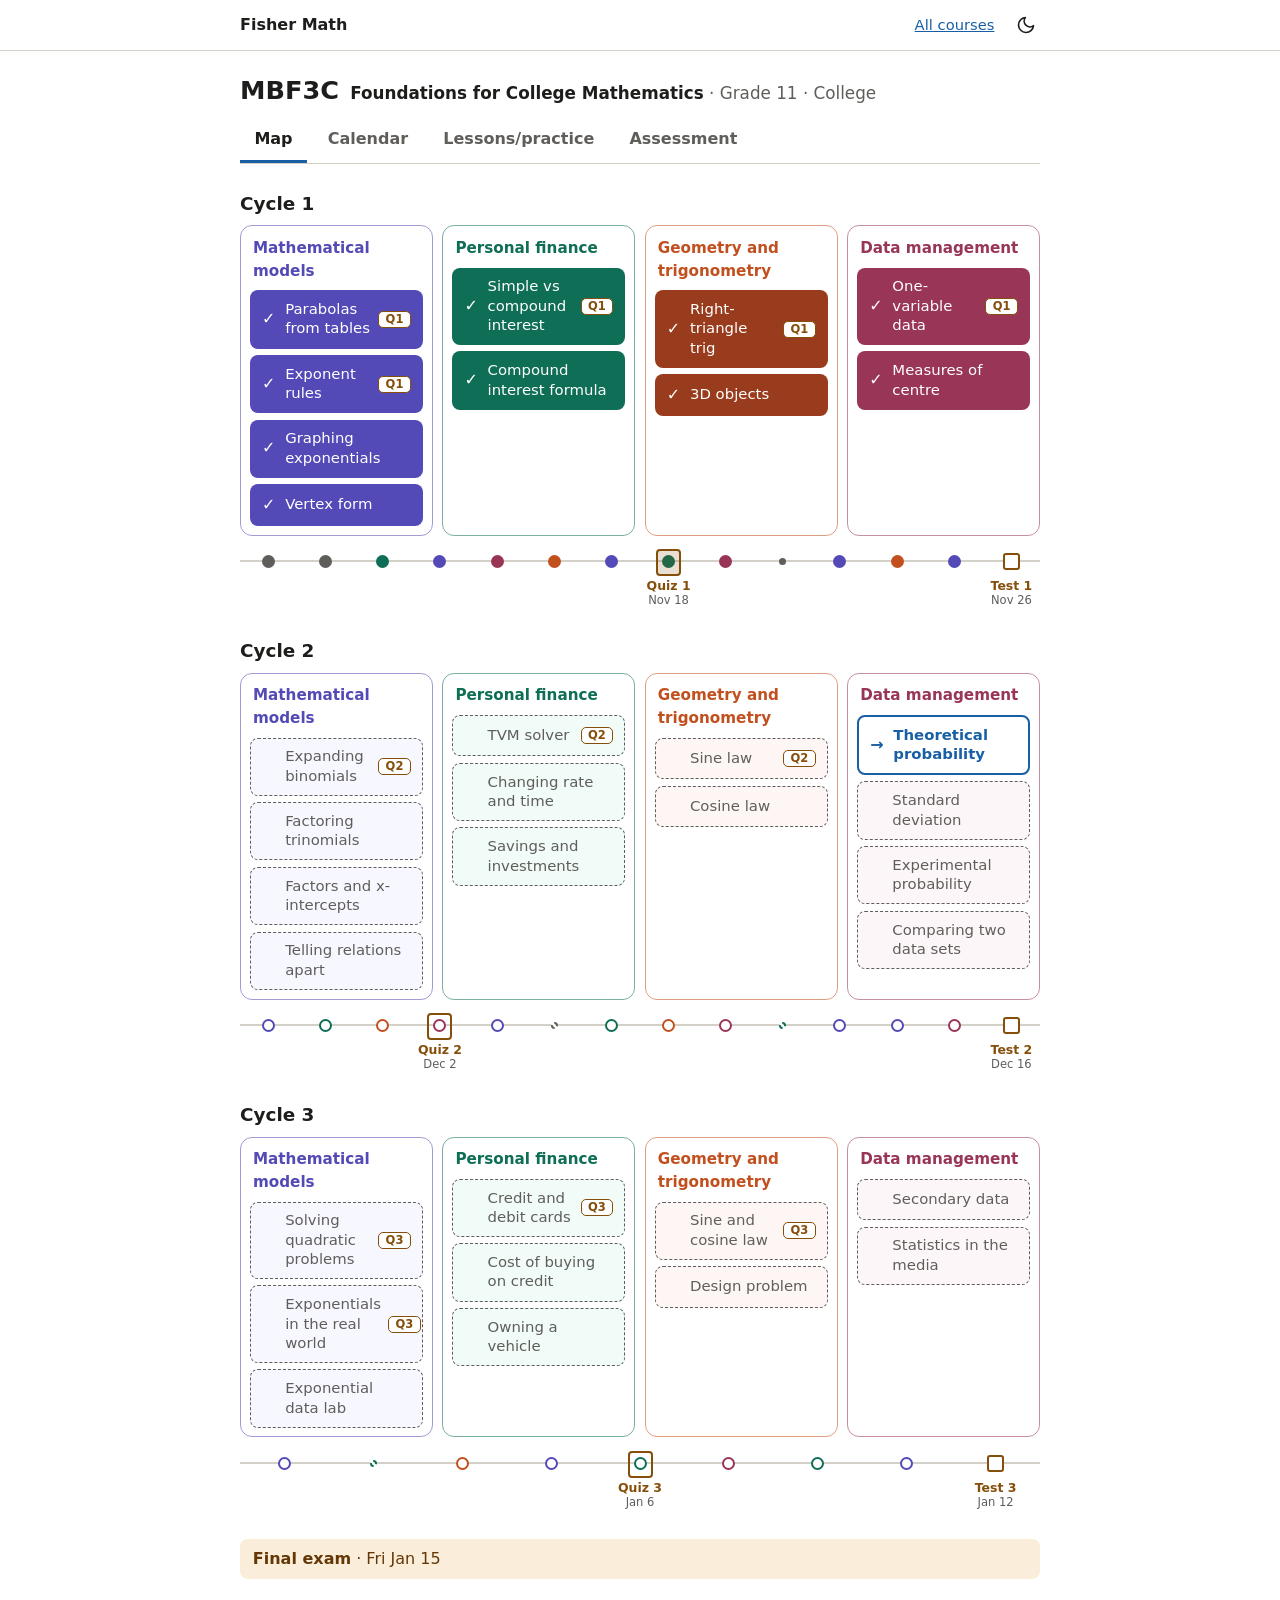
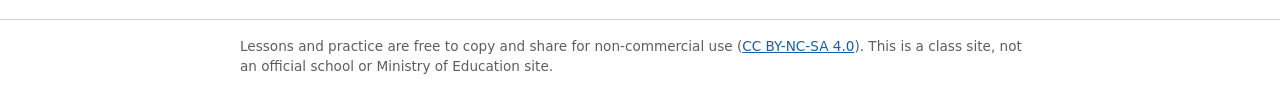
==== commit 5a96b560: "Update site" ====
--- a/mbf3c/index.html
+++ b/mbf3c/index.html
@@ -51,9 +51,9 @@
   <span class="mark" aria-hidden="true">&#10003;</span>
   <span class="tt">Graphing exponentials<span class="sr"> (taught)</span></span>
 </a>
-<a class="tile c-violet next" href="/pdf/mbf3c/unit-1-pass-1-meet-it/lesson-13-vertex-form/mbf3c-u1-l13-lesson.pdf?v=3237377c">
-  <span class="mark" aria-hidden="true">&rarr;</span>
-  <span class="tt">Vertex form<span class="sr"> (next class)</span></span>
+<a class="tile c-violet done" href="/pdf/mbf3c/unit-1-pass-1-meet-it/lesson-13-vertex-form/mbf3c-u1-l13-lesson.pdf?v=3237377c">
+  <span class="mark" aria-hidden="true">&#10003;</span>
+  <span class="tt">Vertex form<span class="sr"> (taught)</span></span>
 </a>
 
     </div>
@@ -143,11 +143,11 @@
     </div>
   </div>
   <div class="c">
-    <div class="d" role="img" aria-label="Wed Nov 25: Vertex form: a, h and k, next class"><span class="dot dc-violet next"></span>
-    </div>
-  </div>
-  <div class="c">
-    <div class="d" role="img" aria-label="Thu Nov 26: Theoretical probability; Test 1; Review for Test 1"><span class="tsq"></span>
+    <div class="d" role="img" aria-label="Wed Nov 25: Vertex form: a, h and k, taught"><span class="dot dc-violet done"></span>
+    </div>
+  </div>
+  <div class="c">
+    <div class="d" role="img" aria-label="Thu Nov 26: Theoretical probability; Test 1; Review for Test 1, next class"><span class="tsq"></span>
     </div>
     <span class="mlab"><b>Test 1</b><span>Nov 26</span></span>
   </div>
@@ -203,9 +203,9 @@
 
     </div>
     <div class="col s-pink">
-      <h3 class="cname">Data management</h3><div class="tile c-pink todo">
-  <span class="mark" aria-hidden="true"></span>
-  <span class="tt">Theoretical probability<span class="sr"> (coming up)</span></span>
+      <h3 class="cname">Data management</h3><div class="tile c-pink next">
+  <span class="mark" aria-hidden="true">&rarr;</span>
+  <span class="tt">Theoretical probability<span class="sr"> (next class)</span></span>
 </div>
 <div class="tile c-pink todo">
   <span class="mark" aria-hidden="true"></span>
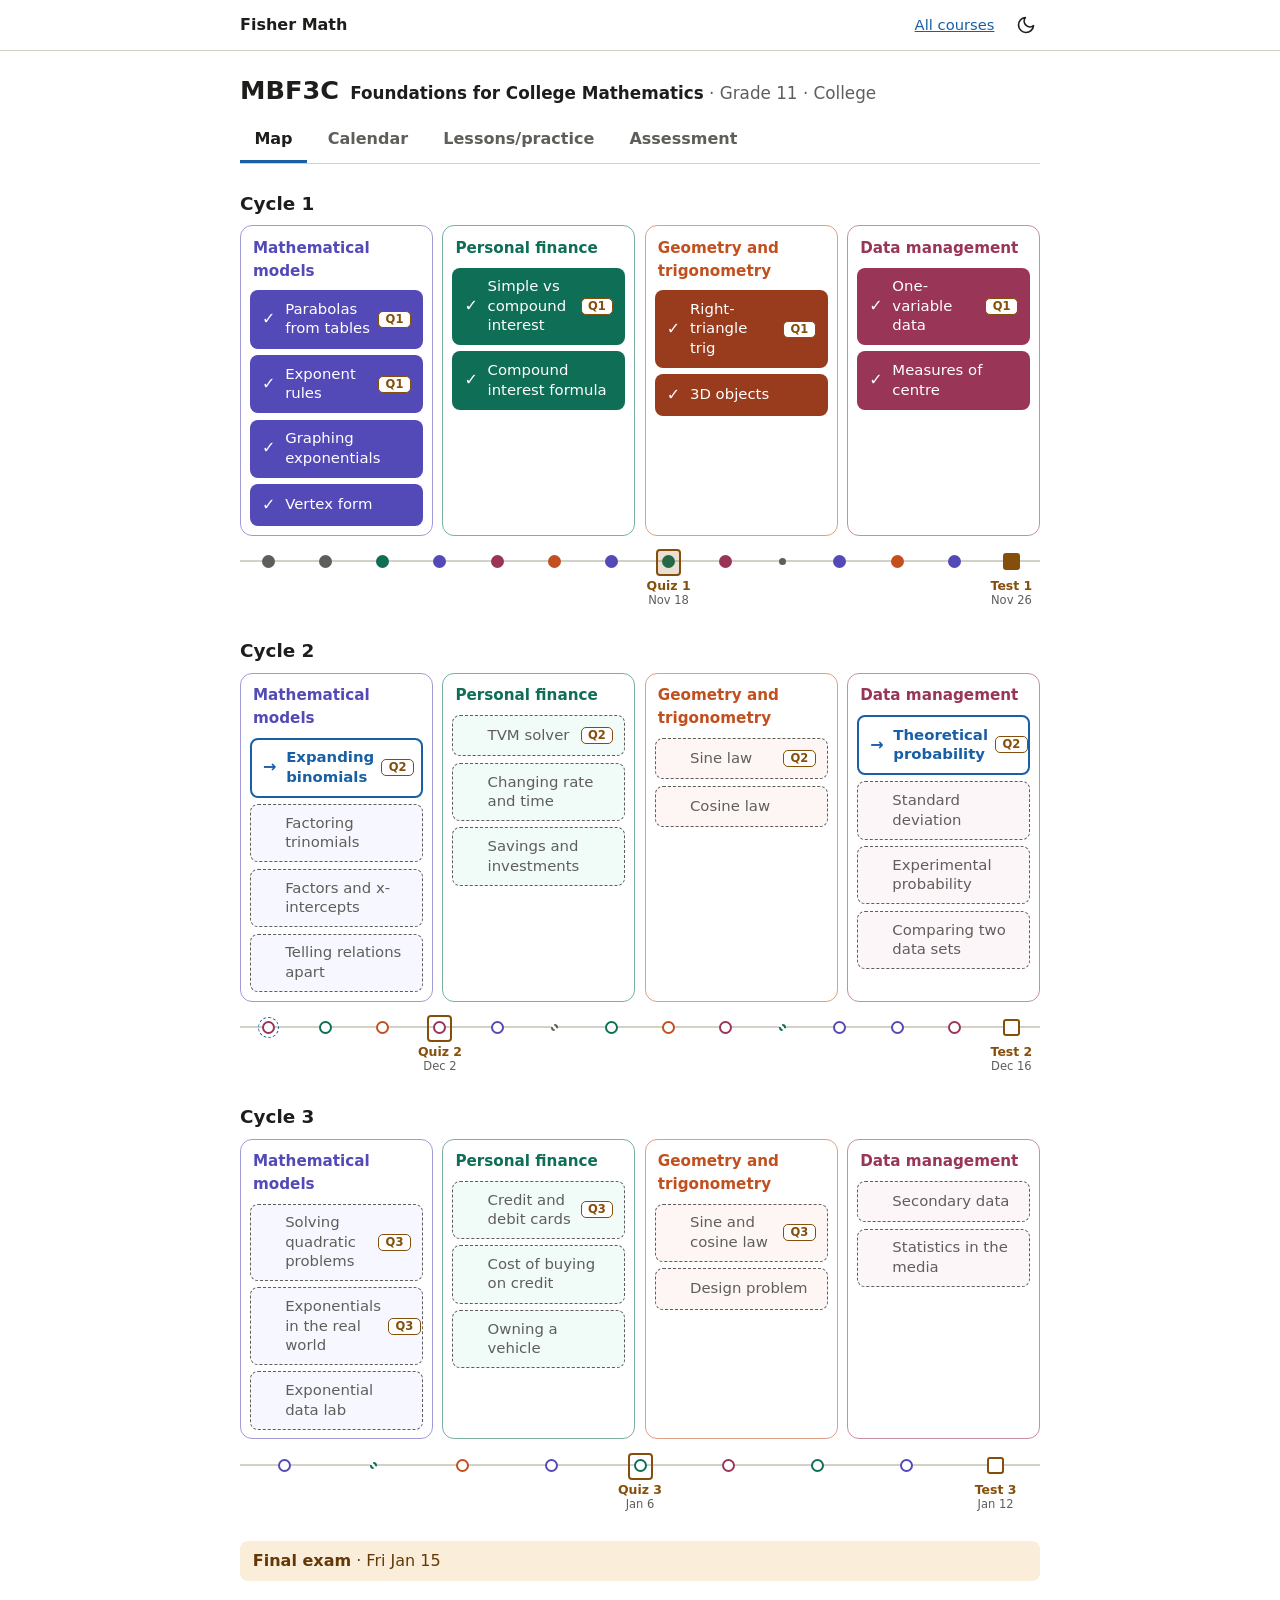
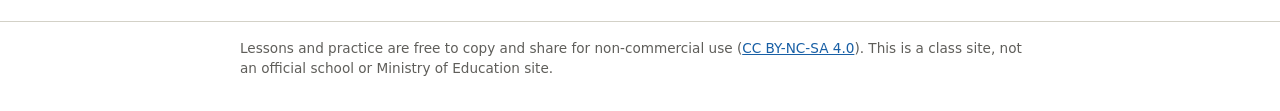
==== commit 30769105: "Update site" ====
--- a/mbf3c/index.html
+++ b/mbf3c/index.html
@@ -147,7 +147,7 @@
     </div>
   </div>
   <div class="c">
-    <div class="d" role="img" aria-label="Thu Nov 26: Theoretical probability; Test 1; Review for Test 1, next class"><span class="tsq"></span>
+    <div class="d" role="img" aria-label="Thu Nov 26: Test 1; Review for Test 1, taught"><span class="tsq fill"></span>
     </div>
     <span class="mlab"><b>Test 1</b><span>Nov 26</span></span>
   </div>
@@ -158,9 +158,9 @@
   <h2 id="cyc2">Cycle 2</h2>
   <div class="cols" style="--n:4">
     <div class="col s-violet">
-      <h3 class="cname">Mathematical models</h3><div class="tile c-violet todo">
-  <span class="mark" aria-hidden="true"></span>
-  <span class="tt">Expanding binomials<span class="sr"> (coming up, on Q2)</span></span><span class="bd" aria-hidden="true">Q2</span>
+      <h3 class="cname">Mathematical models</h3><div class="tile c-violet next">
+  <span class="mark" aria-hidden="true">&rarr;</span>
+  <span class="tt">Expanding binomials<span class="sr"> (next class, on Q2)</span></span><span class="bd" aria-hidden="true">Q2</span>
 </div>
 <div class="tile c-violet todo">
   <span class="mark" aria-hidden="true"></span>
@@ -203,10 +203,10 @@
 
     </div>
     <div class="col s-pink">
-      <h3 class="cname">Data management</h3><div class="tile c-pink next">
+      <h3 class="cname">Data management</h3><a class="tile c-pink next" href="/pdf/mbf3c/unit-2-pass-2-build-it/lesson-14-theoretical-probability/mbf3c-u2-l14-lesson.pdf?v=eb28e76e">
   <span class="mark" aria-hidden="true">&rarr;</span>
-  <span class="tt">Theoretical probability<span class="sr"> (next class)</span></span>
-</div>
+  <span class="tt">Theoretical probability<span class="sr"> (next class, on Q2)</span></span><span class="bd" aria-hidden="true">Q2</span>
+</a>
 <div class="tile c-pink todo">
   <span class="mark" aria-hidden="true"></span>
   <span class="tt">Standard deviation<span class="sr"> (coming up)</span></span>
@@ -225,7 +225,7 @@
   
 <div class="tline" role="group" aria-label="Timeline of class days">
   <div class="c">
-    <div class="d" role="img" aria-label="Fri Nov 27: Expanding binomials; vertex form to standard form"><span class="dot dc-violet todo"></span>
+    <div class="d" role="img" aria-label="Fri Nov 27: Theoretical probability; Expanding binomials; vertex form to standard form, next class"><span class="dot dc-pink next"></span>
     </div>
   </div>
   <div class="c">
